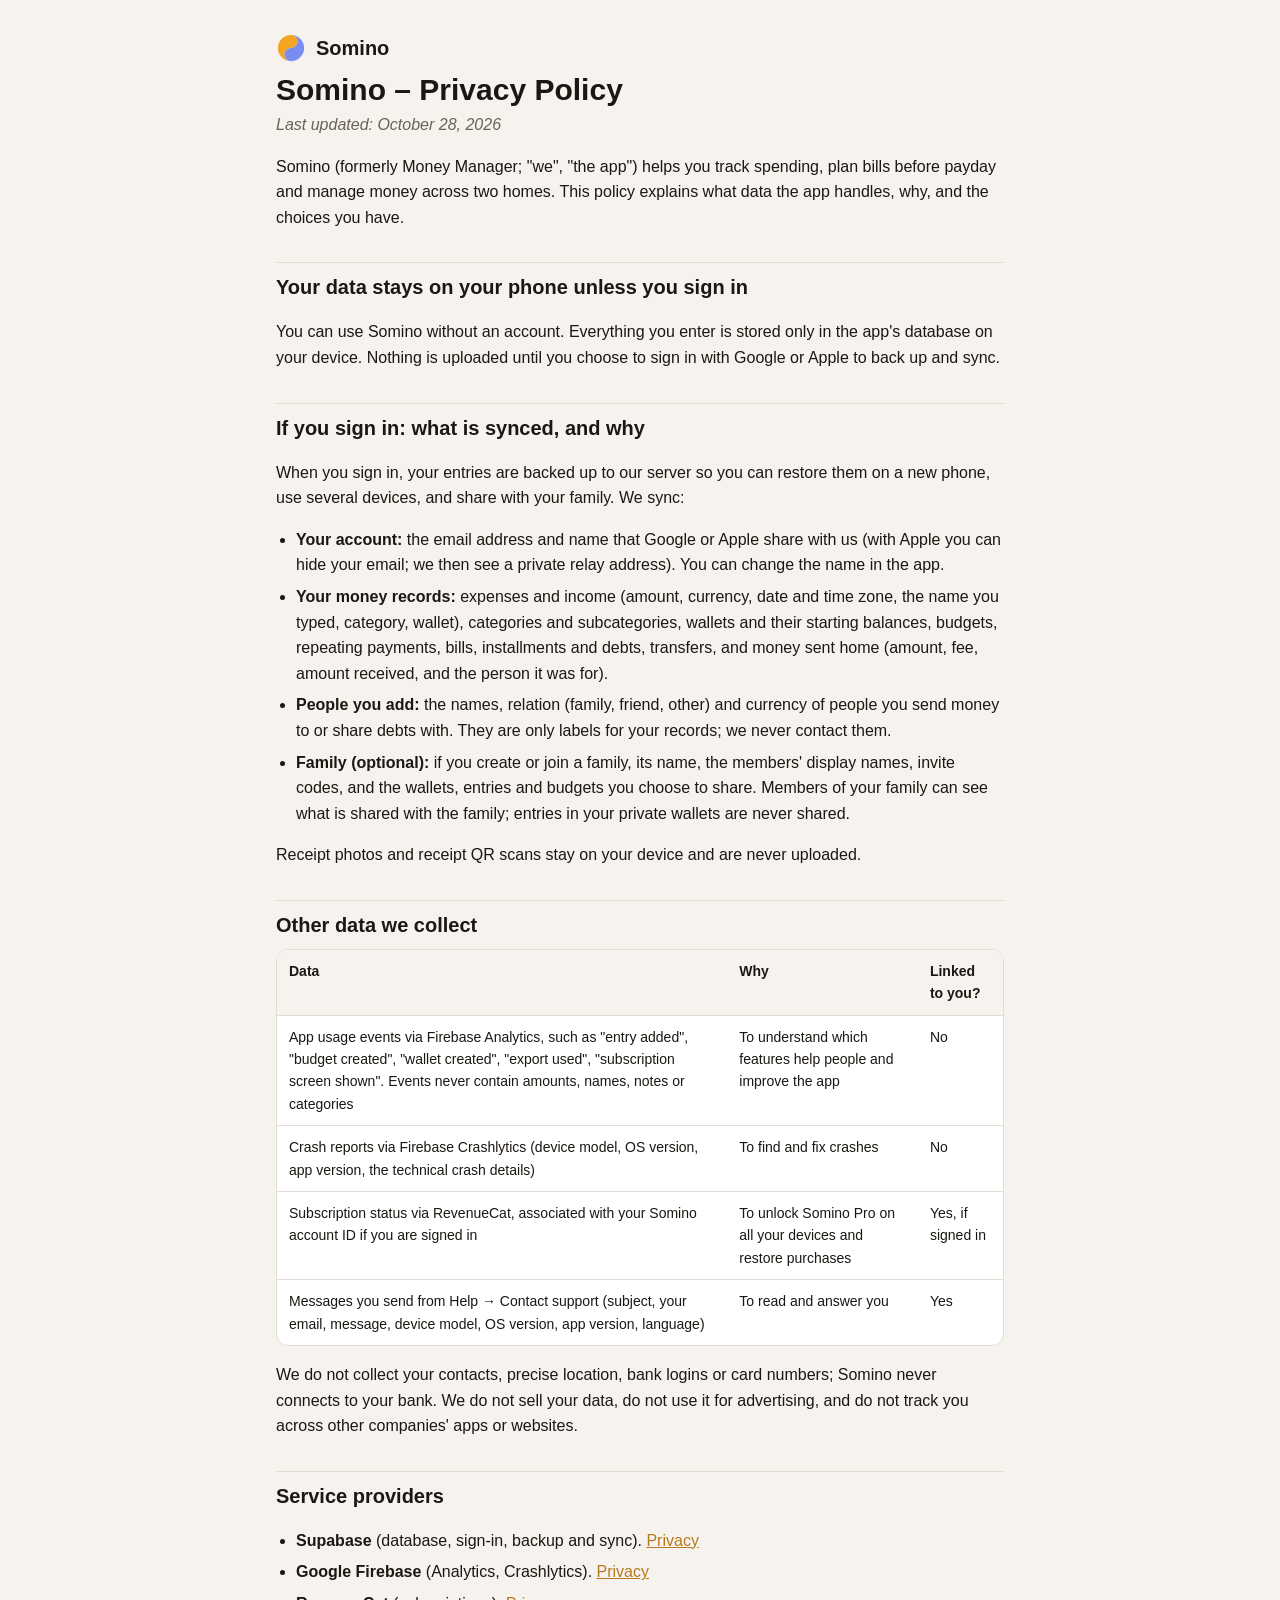
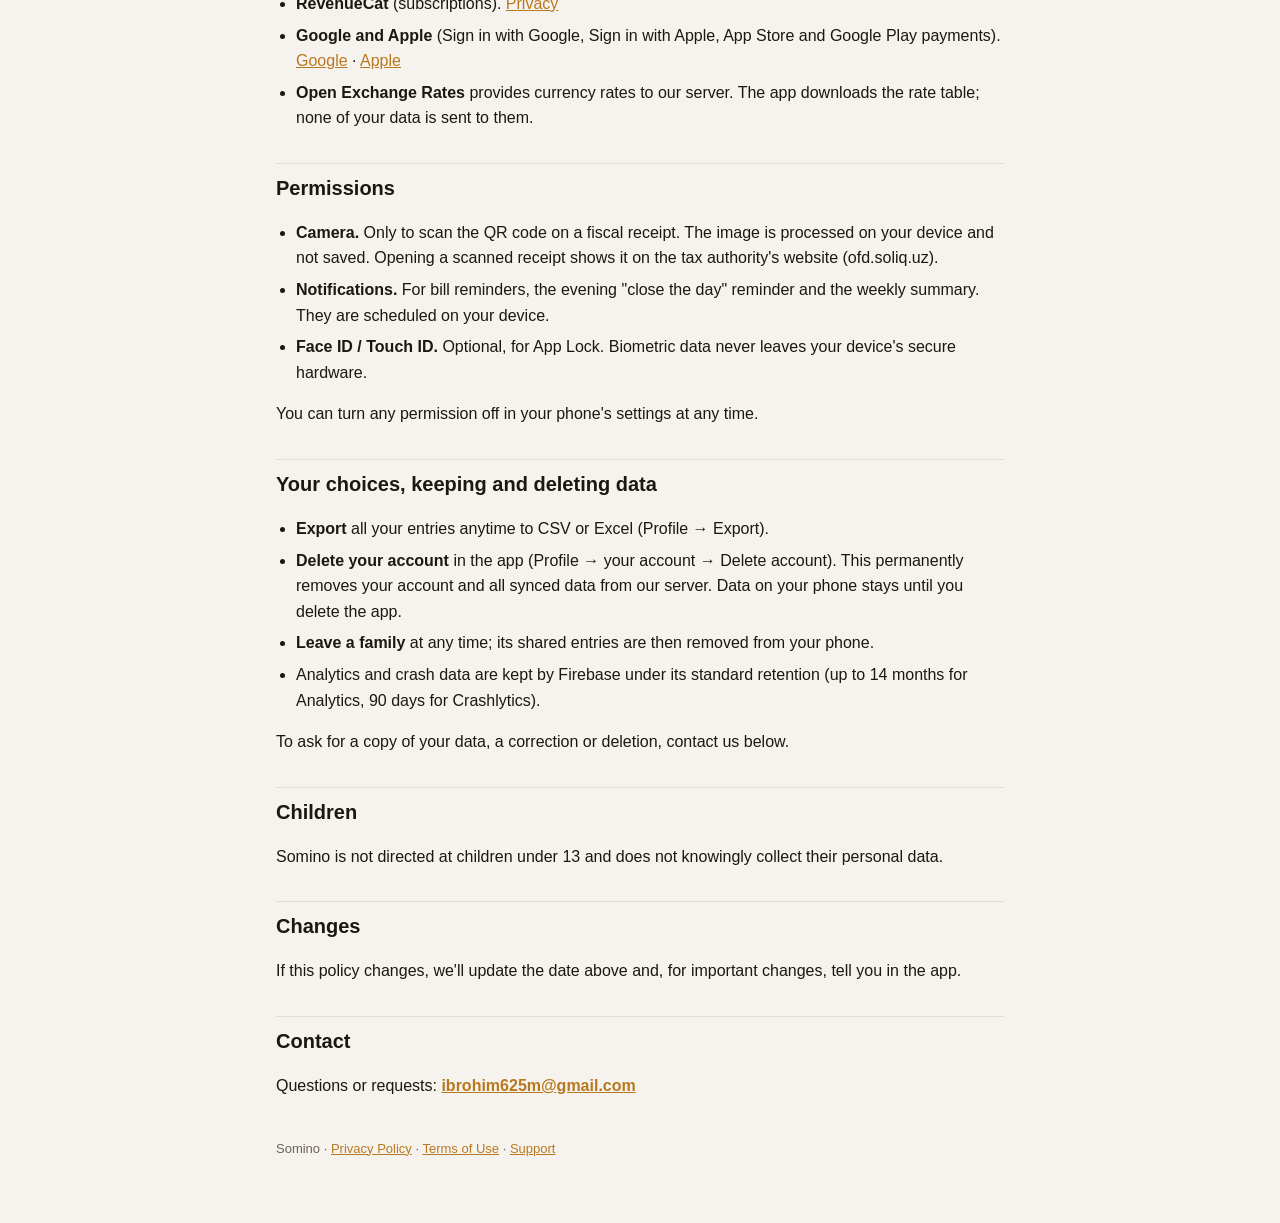
==== privacy/index.html @ 5b00da4a "Somino legal pages" ====
<!doctype html>
<html lang="en">
<head>
<meta charset="utf-8">
<meta name="viewport" content="width=device-width, initial-scale=1">
<title>Somino Privacy Policy</title>
<meta name="description" content="How Somino handles your money data: on your phone first, synced only if you sign in, never sold.">
<link rel="stylesheet" href="../style.css">
</head>
<body>
<main>
<div class="brand"><svg viewBox="0 0 64 64" aria-hidden="true"><path d="M32 4a28 28 0 1 0 0 56 14 14 0 0 1 0-28 14 14 0 0 0 0-28z" fill="#F5A524"/><path d="M32 4a14 14 0 0 1 0 28 14 14 0 0 0 0 28A28 28 0 0 0 32 4z" fill="#7B8CF0"/></svg>Somino</div>
<h1>Somino – Privacy Policy</h1>
<p class="updated"><em>Last updated: October 28, 2026</em></p>
<p>Somino (formerly Money Manager; "we", "the app") helps you track spending, plan bills before payday and manage money across two homes. This policy explains what data the app handles, why, and the choices you have.</p>

<h2>Your data stays on your phone unless you sign in</h2>
<p>You can use Somino without an account. Everything you enter is stored only in the app's database on your device. Nothing is uploaded until you choose to sign in with Google or Apple to back up and sync.</p>

<h2>If you sign in: what is synced, and why</h2>
<p>When you sign in, your entries are backed up to our server so you can restore them on a new phone, use several devices, and share with your family. We sync:</p>
<ul>
<li><strong>Your account:</strong> the email address and name that Google or Apple share with us (with Apple you can hide your email; we then see a private relay address). You can change the name in the app.</li>
<li><strong>Your money records:</strong> expenses and income (amount, currency, date and time zone, the name you typed, category, wallet), categories and subcategories, wallets and their starting balances, budgets, repeating payments, bills, installments and debts, transfers, and money sent home (amount, fee, amount received, and the person it was for).</li>
<li><strong>People you add:</strong> the names, relation (family, friend, other) and currency of people you send money to or share debts with. They are only labels for your records; we never contact them.</li>
<li><strong>Family (optional):</strong> if you create or join a family, its name, the members' display names, invite codes, and the wallets, entries and budgets you choose to share. Members of your family can see what is shared with the family; entries in your private wallets are never shared.</li>
</ul>
<p>Receipt photos and receipt QR scans stay on your device and are never uploaded.</p>

<h2>Other data we collect</h2>
<div class="table"><table><thead><tr><th>Data</th><th>Why</th><th>Linked to you?</th></tr></thead><tbody>
<tr><td>App usage events via Firebase Analytics, such as "entry added", "budget created", "wallet created", "export used", "subscription screen shown". Events never contain amounts, names, notes or categories</td><td>To understand which features help people and improve the app</td><td>No</td></tr>
<tr><td>Crash reports via Firebase Crashlytics (device model, OS version, app version, the technical crash details)</td><td>To find and fix crashes</td><td>No</td></tr>
<tr><td>Subscription status via RevenueCat, associated with your Somino account ID if you are signed in</td><td>To unlock Somino Pro on all your devices and restore purchases</td><td>Yes, if signed in</td></tr>
<tr><td>Messages you send from Help → Contact support (subject, your email, message, device model, OS version, app version, language)</td><td>To read and answer you</td><td>Yes</td></tr>
</tbody></table></div>
<p>We do not collect your contacts, precise location, bank logins or card numbers; Somino never connects to your bank. We do not sell your data, do not use it for advertising, and do not track you across other companies' apps or websites.</p>

<h2>Service providers</h2>
<ul>
<li><strong>Supabase</strong> (database, sign-in, backup and sync). <a href="https://supabase.com/privacy" rel="noopener">Privacy</a></li>
<li><strong>Google Firebase</strong> (Analytics, Crashlytics). <a href="https://firebase.google.com/support/privacy" rel="noopener">Privacy</a></li>
<li><strong>RevenueCat</strong> (subscriptions). <a href="https://www.revenuecat.com/privacy" rel="noopener">Privacy</a></li>
<li><strong>Google and Apple</strong> (Sign in with Google, Sign in with Apple, App Store and Google Play payments). <a href="https://policies.google.com/privacy" rel="noopener">Google</a> · <a href="https://www.apple.com/legal/privacy/" rel="noopener">Apple</a></li>
<li><strong>Open Exchange Rates</strong> provides currency rates to our server. The app downloads the rate table; none of your data is sent to them.</li>
</ul>

<h2>Permissions</h2>
<ul>
<li><strong>Camera.</strong> Only to scan the QR code on a fiscal receipt. The image is processed on your device and not saved. Opening a scanned receipt shows it on the tax authority's website (ofd.soliq.uz).</li>
<li><strong>Notifications.</strong> For bill reminders, the evening "close the day" reminder and the weekly summary. They are scheduled on your device.</li>
<li><strong>Face ID / Touch ID.</strong> Optional, for App Lock. Biometric data never leaves your device's secure hardware.</li>
</ul>
<p>You can turn any permission off in your phone's settings at any time.</p>

<h2>Your choices, keeping and deleting data</h2>
<ul>
<li><strong>Export</strong> all your entries anytime to CSV or Excel (Profile → Export).</li>
<li><strong>Delete your account</strong> in the app (Profile → your account → Delete account). This permanently removes your account and all synced data from our server. Data on your phone stays until you delete the app.</li>
<li><strong>Leave a family</strong> at any time; its shared entries are then removed from your phone.</li>
<li>Analytics and crash data are kept by Firebase under its standard retention (up to 14 months for Analytics, 90 days for Crashlytics).</li>
</ul>
<p>To ask for a copy of your data, a correction or deletion, contact us below.</p>

<h2>Children</h2>
<p>Somino is not directed at children under 13 and does not knowingly collect their personal data.</p>

<h2>Changes</h2>
<p>If this policy changes, we'll update the date above and, for important changes, tell you in the app.</p>

<h2>Contact</h2>
<p>Questions or requests: <strong><a href="mailto:ibrohim625m@gmail.com?subject=Somino%20privacy">ibrohim625m@gmail.com</a></strong></p>
<footer>Somino · <a href="../privacy/">Privacy Policy</a> · <a href="../terms/">Terms of Use</a> · <a href="../support/">Support</a></footer>
</main>
</body>
</html>
---- style.css ----
:root { --bg:#F6F3EE; --fg:#1B1712; --muted:#6B6257; --accent:#B7791F; --card:#ffffff; --line:#E2DCD3; }
@media (prefers-color-scheme: dark) { :root { --bg:#16130F; --fg:#F7F1E8; --muted:#B5AA9B; --accent:#F5A524; --card:#211C16; --line:#3A322A; } }
* { box-sizing:border-box; }
body { margin:0; background:var(--bg); color:var(--fg); font:16px/1.6 -apple-system, BlinkMacSystemFont, "Segoe UI", Roboto, sans-serif; }
main { max-width:760px; margin:0 auto; padding:32px 16px 64px; }
.brand { display:flex; align-items:center; gap:10px; font-weight:800; font-size:20px; margin-bottom:8px; }
.brand svg { width:30px; height:30px; }
h1 { font-size:30px; line-height:1.2; margin:8px 0 4px; }
h2 { font-size:20px; margin:32px 0 8px; padding-top:8px; border-top:1px solid var(--line); }
p.updated { color:var(--muted); margin-top:0; }
a { color:var(--accent); }
ul { padding-left:20px; } li { margin:6px 0; }
.table { overflow-x:auto; border:1px solid var(--line); border-radius:12px; background:var(--card); }
table { border-collapse:collapse; width:100%; font-size:14px; }
th, td { text-align:left; vertical-align:top; padding:10px 12px; border-bottom:1px solid var(--line); }
th { background:var(--bg); }
tr:last-child td { border-bottom:none; }
footer { margin-top:40px; color:var(--muted); font-size:13px; }
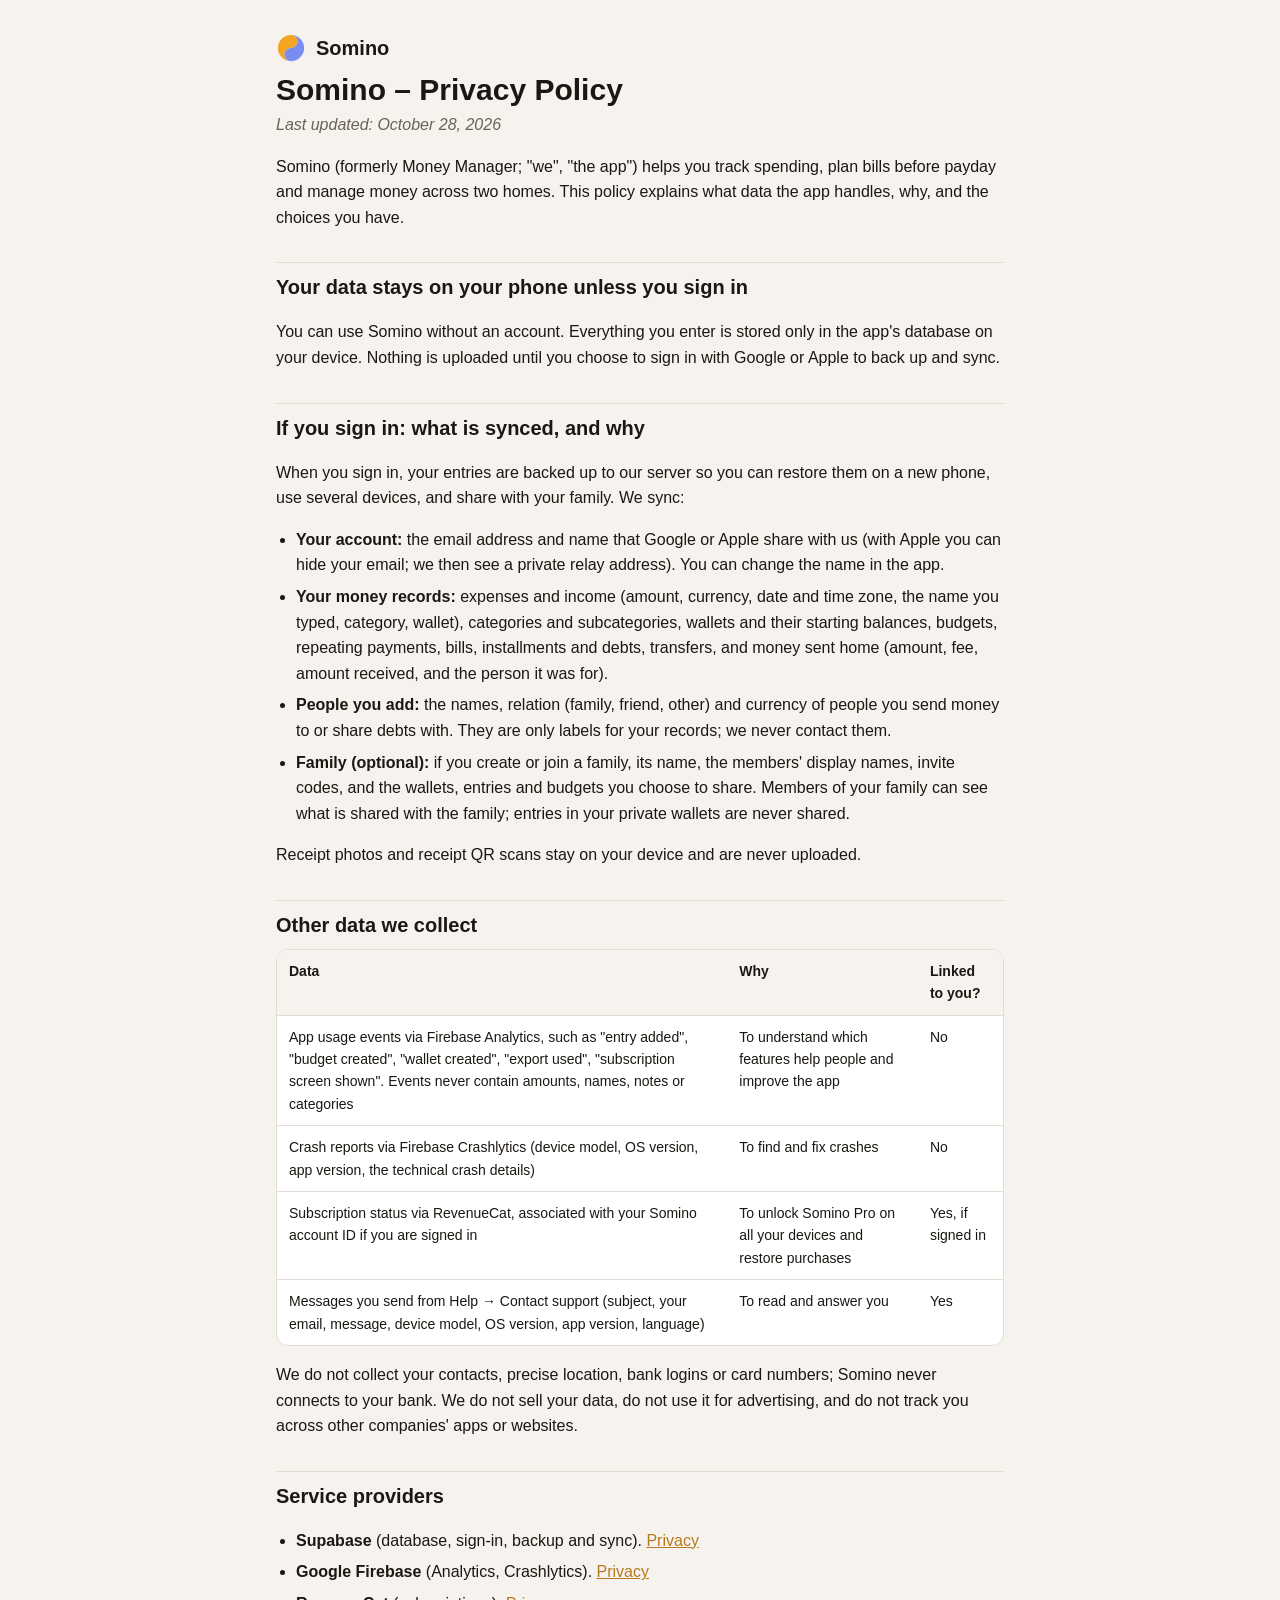
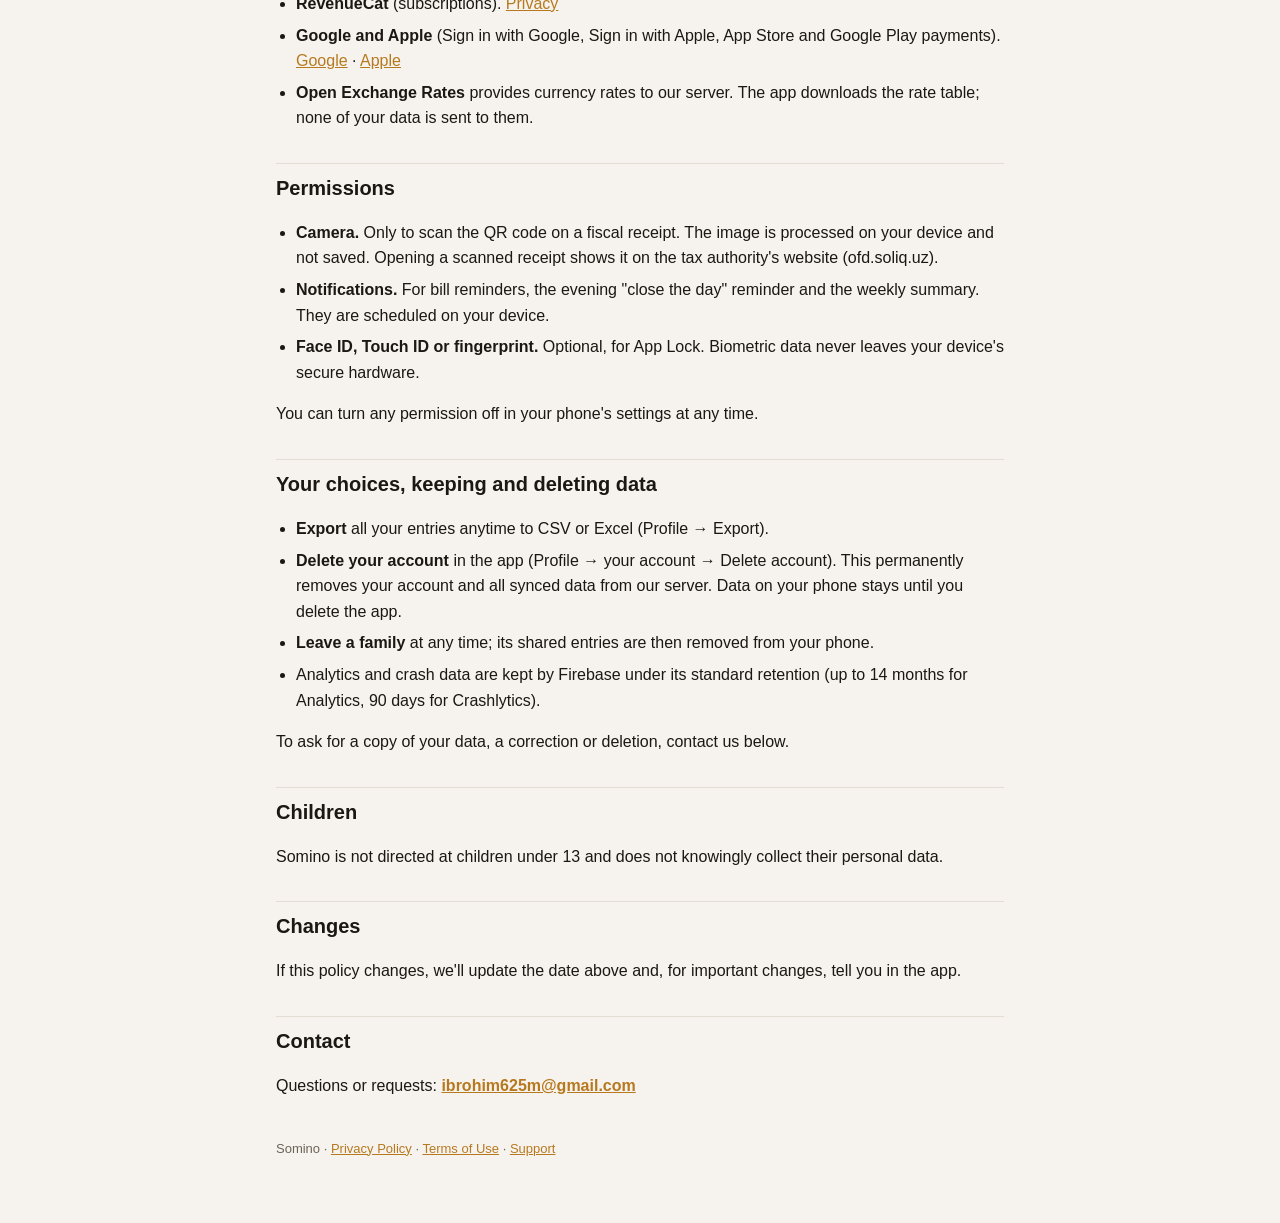
==== commit 52643f19: "Add files via upload" ====
--- a/privacy/index.html
+++ b/privacy/index.html
@@ -49,7 +49,7 @@
 <ul>
 <li><strong>Camera.</strong> Only to scan the QR code on a fiscal receipt. The image is processed on your device and not saved. Opening a scanned receipt shows it on the tax authority's website (ofd.soliq.uz).</li>
 <li><strong>Notifications.</strong> For bill reminders, the evening "close the day" reminder and the weekly summary. They are scheduled on your device.</li>
-<li><strong>Face ID / Touch ID.</strong> Optional, for App Lock. Biometric data never leaves your device's secure hardware.</li>
+<li><strong>Face ID, Touch ID or fingerprint.</strong> Optional, for App Lock. Biometric data never leaves your device's secure hardware.</li>
 </ul>
 <p>You can turn any permission off in your phone's settings at any time.</p>
 
